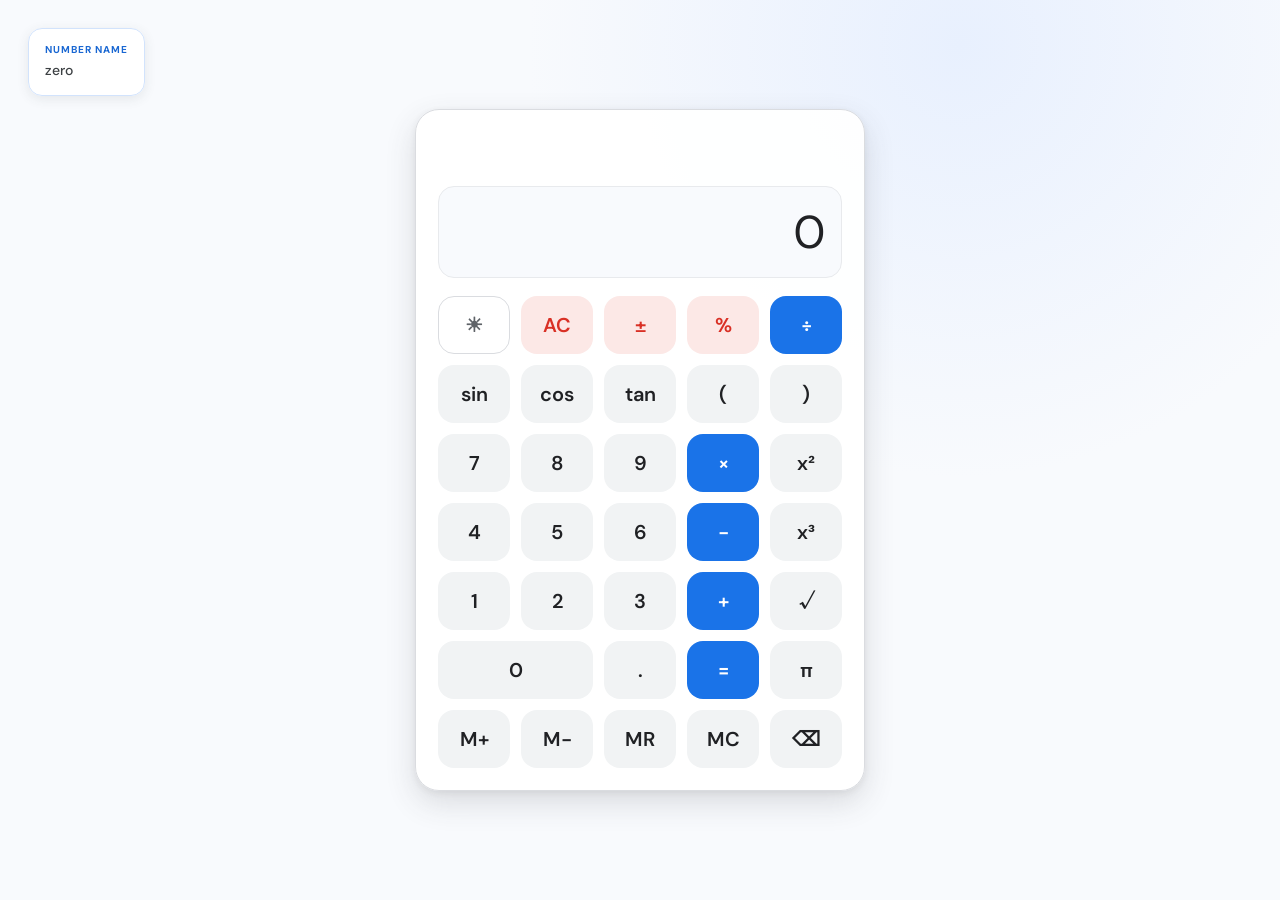
==== calculator.html @ 7bdcc756 "Add files via upload" ====
<!doctype html>
<html lang="en">
  <head>
    <meta charset="UTF-8" />
    <link rel="icon" type="image/svg+xml" href="RAINBOW_favicon.svg" />
    <meta name="viewport" content="width=device-width, initial-scale=1.0" />
    <title>Rainbow Calculator</title>
    <link rel="preconnect" href="https://fonts.googleapis.com" />
    <link rel="preconnect" href="https://fonts.gstatic.com" crossorigin />
    <link
      href="https://fonts.googleapis.com/css2?family=DM+Sans:opsz,wght@9..40,400;9..40,500;9..40,600;9..40,700&display=swap"
      rel="stylesheet"
    />
    <style>
      /* ===== RESET ===== */
      * {
        margin: 0;
        padding: 0;
        box-sizing: border-box;
        font-family:
          system-ui,
          -apple-system,
          BlinkMacSystemFont,
          "Segoe UI",
          Roboto,
          Oxygen,
          Ubuntu,
          Cantarell,
          "Open Sans",
          "Helvetica Neue",
          sans-serif;
      }

      /* ===== BODY ===== */
      body {
        background: black;
        min-height: 100vh;
        display: flex;
        justify-content: center;
        align-items: center;
        overflow: hidden;
        position: relative;
      }

      /* ===== NEW INNOVATIVE FEATURE: WORD POPUP BOX ===== */
      #word-popup {
        position: absolute;
        top: 20px;
        left: 20px;
        max-width: 300px;
        background: rgba(5, 5, 5, 0.85);
        border: 1px solid rgba(0, 255, 255, 0.3);
        padding: 15px;
        border-radius: 15px;
        color: #fff;
        font-size: 14px;
        font-weight: 500;
        line-height: 1.4;
        box-shadow: 0 0 15px rgba(0, 255, 255, 0.2);
        backdrop-filter: blur(10px);
        z-index: 10;
        pointer-events: none;
        word-wrap: break-word;
        transition: opacity 0.2s ease;
      }

      #word-popup span {
        display: block;
        font-size: 10px;
        text-transform: uppercase;
        color: cyan;
        letter-spacing: 1px;
        margin-bottom: 4px;
      }

      /* ===== CALCULATOR ===== */
      .calculator {
        width: 430px;
        background: #050505;
        padding: 20px;
        border-radius: 35px;
        border: 2px solid transparent;
        background-image:
          linear-gradient(#050505, #050505),
          linear-gradient(45deg, red, orange, yellow, lime, cyan, blue, purple);
        background-origin: border-box;
        background-clip: padding-box, border-box;
        box-shadow:
          0 0 20px rgba(255, 0, 255, 0.3),
          0 0 40px rgba(0, 255, 255, 0.2),
          0 0 60px rgba(255, 255, 0, 0.15);
      }

      /* ===== HISTORY ===== */
      .history {
        height: 80px;
        overflow-y: auto;
        color: #bfbfbf;
        text-align: right;
        margin-bottom: 10px;
        padding-right: 5px;
        font-size: 14px;
      }

      .history::-webkit-scrollbar {
        width: 6px;
      }

      .history::-webkit-scrollbar-thumb {
        background: linear-gradient(
          red,
          orange,
          yellow,
          lime,
          cyan,
          blue,
          purple
        );
        border-radius: 20px;
      }

      /* ===== DISPLAY ===== */
      #display {
        width: 100%;
        height: 90px;
        background: black;
        border: none;
        outline: none;
        color: whitesmoke;
        text-align: right;
        font-size: 50px;
        padding: 10px;
        margin-bottom: 15px;
        border-radius: 20px;
        overflow-x: auto;
        text-shadow:
          0 0 10px cyan,
          0 0 20px purple,
          0 0 30px blue;
      }

      /* ===== BUTTON GRID ===== */
      .buttons {
        display: grid;
        grid-template-columns: repeat(5, 1fr);
        gap: 10px;
        font-family:
          monospace,
          system-ui,
          -apple-system,
          BlinkMacSystemFont,
          "Segoe UI",
          Roboto,
          Oxygen,
          Ubuntu,
          Cantarell,
          "Open Sans",
          "Helvetica Neue",
          sans-serif;
      }

      /* ===== ALL BUTTONS ===== */
      button {
        position: relative;
        height: 65px;
        border: none;
        border-radius: 50%;
        color: whitesmoke;
        font-size: 20px;
        cursor: pointer;
        overflow: hidden;
        background: linear-gradient(45deg, black);
        background-size: 400% 400%;
        animation: rainbowMove 6s linear infinite;
        transition:
          transform 0.15s,
          box-shadow 0.15s;
      }

      /* ===== HOVER ===== */
      button:hover {
        transform: scale(1.05);
        box-shadow:
          0 0 10px red,
          0 0 20px orange,
          0 0 30px yellow,
          0 0 40px cyan;
      }

      /* ===== CLICK EFFECT ===== */
      button:active {
        transform: scale(0.9);
        box-shadow: 0 0 5px #000;
      }

      /* ===== POP RING ===== */
      button:active::after {
        content: "";
        position: absolute;
        inset: 0;
        border-radius: 50%;
        border: 4px solid white;
        animation: pop 0.35s ease-out;
      }

      /* ===== SPECIAL BUTTONS ===== */
      .orange,
      .gray,
      .dark,
      .theme {
        background: linear-gradient(45deg, rgb(20, 20, 20));
        background-size: 400% 400%;
      }

      /* ===== ZERO BUTTON ===== */
      .zero {
        grid-column: span 2;
        border-radius: 40px;
      }

      /* ===== RAINBOW ANIMATION ===== */
      @keyframes rainbowMove {
        0% {
          background-position: 0% 50%;
        }
        50% {
          background-position: 100% 50%;
        }
        100% {
          background-position: 0% 50%;
        }
      }

      /* ===== POP EFFECT ===== */
      @keyframes pop {
        from {
          transform: scale(1);
          opacity: 1;
        }
        to {
          transform: scale(1.5);
          opacity: 0;
        }
      }

      /* ===== FLOATING GLOW ===== */
      .calculator::before {
        content: "";
        position: absolute;
        width: 500px;
        height: 500px;
        background: radial-gradient(
          circle,
          rgba(255, 0, 255, 0.12),
          transparent 70%
        );
        filter: blur(40px);
        z-index: -1;
      }

      /* ===== MOBILE ===== */
      @media (max-width: 500px) {
        .calculator {
          width: 95%;
        }
        button {
          height: 58px;
          font-size: 18px;
        }
        #display {
          font-size: 38px;
        }
        #word-popup {
          display: none;
        } /* Hide popup on small screens to save space */
      }

      /* Calm Material-style calculator surface */
      * {
        font-family: "DM Sans", "Google Sans", Arial, sans-serif;
      }
      body {
        padding: 32px 20px;
        background:
          radial-gradient(circle at 75% 5%, #e8f0fe 0, transparent 27rem),
          #f8fafd;
        overflow: auto;
      }
      .calculator {
        position: relative;
        width: min(450px, 100%);
        padding: 22px;
        border: 1px solid #dadce0;
        border-radius: 24px;
        background: rgba(255, 255, 255, 0.96);
        background-image: none;
        box-shadow:
          0 12px 30px rgba(60, 64, 67, 0.16),
          0 2px 6px rgba(60, 64, 67, 0.08);
      }
      .calculator::before {
        display: none;
      }
      #word-popup {
        top: 28px;
        left: 28px;
        max-width: 255px;
        padding: 14px 16px;
        color: #3c4043;
        background: rgba(255, 255, 255, 0.9);
        border: 1px solid #d2e3fc;
        border-radius: 14px;
        box-shadow: 0 3px 12px rgba(60, 64, 67, 0.1);
      }
      #word-popup span {
        color: #1967d2;
        font-size: 10px;
        font-weight: 700;
      }
      .history {
        height: 44px;
        color: #80868b;
        font-size: 12px;
      }
      #display {
        height: 92px;
        margin-bottom: 18px;
        padding: 10px 16px;
        color: #202124;
        background: #f8fafd;
        border: 1px solid #e8eaed;
        border-radius: 16px;
        font-size: 46px;
        text-shadow: none;
      }
      .buttons {
        gap: 11px;
      }
      button,
      .orange,
      .gray,
      .dark,
      .theme {
        height: 58px;
        color: #202124;
        background: #f1f3f4;
        background-image: none;
        border-radius: 16px;
        font-weight: 600;
        animation: none;
      }
      button:hover {
        transform: translateY(-1px);
        background: #e8eaed;
        box-shadow: 0 2px 5px rgba(60, 64, 67, 0.18);
      }
      .gray {
        color: #d93025;
        background: #fce8e6;
      }
      .gray:hover {
        background: #fad2cf;
      }
      .orange {
        color: #fff;
        background: #1a73e8;
      }
      .orange:hover {
        background: #185abc;
      }
      .theme {
        color: #5f6368;
        background: #fff;
        border: 1px solid #dadce0;
      }
      button:focus-visible {
        outline: 3px solid rgba(26, 115, 232, 0.35);
        outline-offset: 2px;
      }
      body.dark {
        background:
          radial-gradient(circle at 75% 5%, #263850 0, transparent 27rem),
          #202124;
      }
      body.dark .calculator {
        background: #292a2d;
        border-color: #5f6368;
        box-shadow: 0 12px 30px rgba(0, 0, 0, 0.35);
      }
      body.dark #display {
        background: #202124;
        border-color: #5f6368;
        color: #f8fafd;
      }
      body.dark .history,
      body.dark #word-popup {
        color: #bdc1c6;
      }
      body.dark #word-popup {
        background: rgba(41, 42, 45, 0.94);
        border-color: #5f6368;
      }
      body.dark button,
      body.dark .dark,
      body.dark .theme {
        background: #3c4043;
        color: #f1f3f4;
      }
      body.dark button:hover,
      body.dark .dark:hover,
      body.dark .theme:hover {
        background: #4a4d52;
      }
      body.dark .gray {
        background: #5f2522;
        color: #f28b82;
      }
      body.dark .orange {
        background: #8ab4f8;
        color: #202124;
      }

      @media (max-width: 760px) {
        #word-popup {
          display: none;
        }
      }
      @media (max-width: 500px) {
        body {
          padding: 16px;
        }
        .calculator {
          padding: 16px;
        }
        button {
          height: 54px;
        }
      }
    </style>
  </head>
  <body>
    <!-- Word Name Container Pinned to Left Corner -->
    <div id="word-popup">
      <span>Number Name</span>
      <div id="word-content">Zero</div>
    </div>

    <div class="calculator">
      <div class="history" id="history"></div>
      <input id="display" value="0" readonly />
      <div class="buttons">
        <button class="theme" onclick="toggleTheme()">☀</button>
        <button class="gray" onclick="clearDisplay()">AC</button>
        <button class="gray" onclick="toggleSign()">±</button>
        <button class="gray" onclick="percentage()">%</button>
        <button class="orange" onclick="append('/')">÷</button>

        <button class="dark" onclick="scientific('sin')">sin</button>
        <button class="dark" onclick="scientific('cos')">cos</button>
        <button class="dark" onclick="scientific('tan')">tan</button>
        <button class="dark" onclick="append('(')">(</button>
        <button class="dark" onclick="append(')')">)</button>

        <button class="dark" onclick="append('7')">7</button>
        <button class="dark" onclick="append('8')">8</button>
        <button class="dark" onclick="append('9')">9</button>
        <button class="orange" onclick="append('*')">×</button>
        <button class="dark" onclick="square()">x²</button>

        <button class="dark" onclick="append('4')">4</button>
        <button class="dark" onclick="append('5')">5</button>
        <button class="dark" onclick="append('6')">6</button>
        <button class="orange" onclick="append('-')">−</button>
        <button class="dark" onclick="cube()">x³</button>

        <button class="dark" onclick="append('1')">1</button>
        <button class="dark" onclick="append('2')">2</button>
        <button class="dark" onclick="append('3')">3</button>
        <button class="orange" onclick="append('+')">+</button>
        <button class="dark" onclick="sqrtFn()">√</button>

        <button class="dark zero" onclick="append('0')">0</button>
        <button class="dark" onclick="append('.')">.</button>
        <button class="orange" onclick="calculate()">=</button>
        <button class="dark" onclick="insertPi()">π</button>

        <button class="dark" onclick="memoryAdd()">M+</button>
        <button class="dark" onclick="memorySub()">M-</button>
        <button class="dark" onclick="memoryRecall()">MR</button>
        <button class="dark" onclick="memoryClear()">MC</button>
        <button class="dark" onclick="backspace()">⌫</button>
      </div>
    </div>

    <script>
      const d = document.getElementById("display");
      const h = document.getElementById("history");
      const wordPopup = document.getElementById("word-popup");
      const wordContent = document.getElementById("word-content");

      let mem = 0;
      let isDark = false;

      // =========================
      // Display Update Helper
      // =========================
      function updateDisplayState() {
        d.scrollLeft = d.scrollWidth;
        updateNumberWords();
      }

      // =========================
      // Basic Input Functions
      // =========================
      function append(v) {
        d.value = d.value === "0" || d.value === "Error" ? v : d.value + v;

        updateDisplayState();
      }

      function clearDisplay() {
        d.value = "0";
        updateDisplayState();
      }

      function backspace() {
        d.value = d.value.length > 1 ? d.value.slice(0, -1) : "0";

        updateDisplayState();
      }

      // =========================
      // Calculation
      // =========================
      function calculate() {
        try {
          const exp = d.value;

          const safeExp = exp.replace(/×/g, "*").replace(/÷/g, "/");

          const result = Function('"use strict"; return (' + safeExp + ")")();

          h.innerHTML += `<div>${exp} = ${result}</div>`;
          h.scrollTop = h.scrollHeight;

          d.value = result;
          updateDisplayState();
        } catch {
          d.value = "Error";
          wordContent.textContent = "Invalid calculation";
        }
      }

      // =========================
      // Utility Operations
      // =========================
      function percentage() {
        d.value = parseFloat(d.value) / 100;
        updateDisplayState();
      }

      function toggleSign() {
        let n = parseFloat(d.value);

        if (!isNaN(n)) {
          d.value = -n;
        }

        updateDisplayState();
      }

      function square() {
        d.value = Math.pow(Number(d.value), 2);
        updateDisplayState();
      }

      function cube() {
        d.value = Math.pow(Number(d.value), 3);
        updateDisplayState();
      }

      function sqrtFn() {
        d.value = Math.sqrt(Number(d.value));
        updateDisplayState();
      }

      function insertPi() {
        d.value = Math.PI;
        updateDisplayState();
      }

      // =========================
      // Scientific Functions
      // =========================
      function scientific(type) {
        let n = Number(d.value);

        if (isNaN(n)) return;

        if (type === "sin") d.value = Math.sin(n);
        if (type === "cos") d.value = Math.cos(n);
        if (type === "tan") d.value = Math.tan(n);

        updateDisplayState();
      }

      // =========================
      // Memory Functions
      // =========================
      function memoryAdd() {
        mem += parseFloat(d.value) || 0;
      }

      function memorySub() {
        mem -= parseFloat(d.value) || 0;
      }

      function memoryRecall() {
        d.value = mem;
        updateDisplayState();
      }

      function memoryClear() {
        mem = 0;
      }

      // =========================
      // Theme Toggle
      // =========================
      function toggleTheme() {
        isDark = !isDark;
        document.body.classList.toggle("dark", isDark);
      }

      // =========================
      // Number To Words
      // =========================
      function updateNumberWords() {
        const currentVal = d.value;

        if (currentVal === "Error" || currentVal === "NaN") {
          wordContent.textContent = "Error";
          return;
        }

        let num = parseFloat(currentVal);

        if (isNaN(num)) {
          wordContent.textContent = "Expression Entry";
          return;
        }

        wordContent.textContent = numberToWords(num);
      }

      function numberToWords(num) {
        if (num === 0) return "zero";

        let words = "";

        if (num < 0) {
          words += "negative ";
          num = Math.abs(num);
        }

        let mainPart = Math.floor(num);
        let decimalPart = num - mainPart;

        words += convertWholeNumber(mainPart);

        if (decimalPart > 0) {
          words += " point";

          let decString = decimalPart.toFixed(4).split(".")[1];

          while (decString.endsWith("0")) {
            decString = decString.slice(0, -1);
          }

          const digits = [
            "zero",
            "one",
            "two",
            "three",
            "four",
            "five",
            "six",
            "seven",
            "eight",
            "nine",
          ];

          for (let digit of decString) {
            words += " " + digits[parseInt(digit)];
          }
        }

        return words.trim();
      }

      function convertWholeNumber(num) {
        const ones = [
          "",
          "one",
          "two",
          "three",
          "four",
          "five",
          "six",
          "seven",
          "eight",
          "nine",
          "ten",
          "eleven",
          "twelve",
          "thirteen",
          "fourteen",
          "fifteen",
          "sixteen",
          "seventeen",
          "eighteen",
          "nineteen",
        ];

        const tens = [
          "",
          "",
          "twenty",
          "thirty",
          "forty",
          "fifty",
          "sixty",
          "seventy",
          "eighty",
          "ninety",
        ];

        if (num < 20) {
          return ones[num];
        }

        if (num < 100) {
          return (
            tens[Math.floor(num / 10)] + (num % 10 ? "-" + ones[num % 10] : "")
          );
        }

        if (num < 1000) {
          return (
            ones[Math.floor(num / 100)] +
            " hundred" +
            (num % 100 ? " and " + convertWholeNumber(num % 100) : "")
          );
        }

        const scales = [
          ["trillion", 1000000000000],
          ["billion", 1000000000],
          ["million", 1000000],
          ["thousand", 1000],
        ];

        for (const [name, value] of scales) {
          if (num >= value) {
            return (
              convertWholeNumber(Math.floor(num / value)) +
              " " +
              name +
              (num % value ? ", " + convertWholeNumber(num % value) : "")
            );
          }
        }

        return "number too large";
      }

      document.addEventListener("keydown", (e) => {
        // Numbers
        if (/^[0-9]$/.test(e.key)) {
          append(e.key);
        }

        // Operators
        else if (["+", "-", "*", "/", "."].includes(e.key)) {
          append(e.key);
        }

        // Enter = Calculate
        else if (e.key === "Enter") {
          e.preventDefault();
          calculate();
        }

        // Backspace
        else if (e.key === "Backspace") {
          e.preventDefault();
          backspace();
        }

        // Escape = Clear
        else if (e.key === "Escape") {
          clearDisplay();
        }

        // Parentheses
        else if (e.key === "(" || e.key === ")") {
          append(e.key);
        }

        // Percentage
        else if (e.key === "%") {
          percentage();
        }
      });

      // Initial load
      updateDisplayState();
    </script>
  </body>
</html>
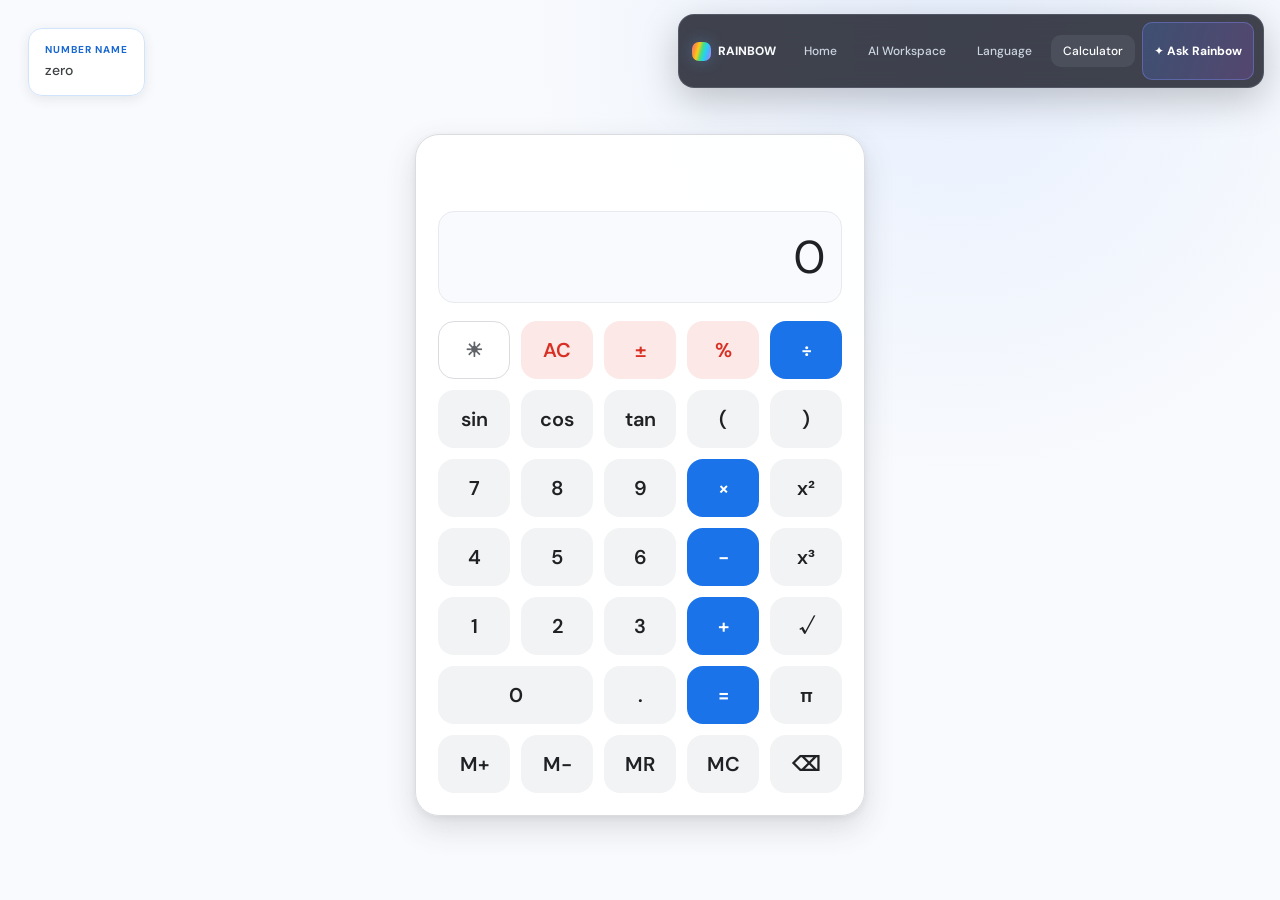
==== commit 1f9e8204: "Polish and connect Rainbow ecosystem: calculator.html" ====
--- a/calculator.html
+++ b/calculator.html
@@ -11,6 +11,8 @@
       href="https://fonts.googleapis.com/css2?family=DM+Sans:opsz,wght@9..40,400;9..40,500;9..40,600;9..40,700&display=swap"
       rel="stylesheet"
     />
+    <link rel="stylesheet" href="./rainbow-ecosystem.css" />
+    <script src="./rainbow-ecosystem.js" defer></script>
     <style>
       /* ===== RESET ===== */
       * {
@@ -426,16 +428,17 @@
         }
       }
       @media (max-width: 500px) {
-        body {
-          padding: 16px;
-        }
-        .calculator {
-          padding: 16px;
-        }
-        button {
-          height: 54px;
-        }
-      }
+        body { padding: 88px 12px 18px; }
+        .calculator { padding: 16px; }
+        button { height: 54px; }
+      }
+      body { min-height: 100svh; overflow-x: hidden; overflow-y: auto; padding-top: 82px; }
+      .calculator { margin: auto; }
+      #display { width: 100%; min-width: 0; }
+      .buttons button { min-width: 0; touch-action: manipulation; }
+      .history-entry { padding: 3px 0; border-bottom: 1px solid rgba(148,163,184,.12); overflow-wrap: anywhere; }
+      @media (max-width: 720px) { body { padding: 78px 12px 20px; } #word-popup { display: none; } .calculator { width: min(450px,100%); } }
+      @media (prefers-reduced-motion: reduce) { *,*::before,*::after { scroll-behavior: auto !important; animation-duration: .01ms !important; transition-duration: .01ms !important; } }
     </style>
   </head>
   <body>
@@ -499,7 +502,30 @@
       const wordContent = document.getElementById("word-content");
 
       let mem = 0;
-      let isDark = false;
+      let isDark = localStorage.getItem("rainbow-calculator-theme") === "dark";
+      if (isDark) document.body.classList.add("dark");
+      const HISTORY_KEY = "rainbow-calculator-history-v1";
+      function saveHistory() {
+        try { localStorage.setItem(HISTORY_KEY, JSON.stringify(Array.from(h.children).slice(-30).map(node => node.textContent))); } catch (_) {}
+      }
+      function loadHistory() {
+        try {
+          const entries = JSON.parse(localStorage.getItem(HISTORY_KEY) || "[]");
+          if (!Array.isArray(entries)) return;
+          entries.slice(-30).forEach(value => { const row=document.createElement("div"); row.className="history-entry"; row.textContent=String(value); h.appendChild(row); });
+        } catch (_) { localStorage.removeItem(HISTORY_KEY); }
+      }
+      function evaluateExpression(source) {
+        const input=String(source).replace(/[×]/g,"*").replace(/[÷]/g,"/");
+        const tokens=[]; const re=/\s*(?:(\d+(?:\.\d*)?|\.\d+)|([()+\-*/^]))\s*/gy; let at=0;
+        while(at<input.length){re.lastIndex=at;const m=re.exec(input);if(!m)throw new Error("Unsupported character");tokens.push(m[1]!==undefined?{type:"number",value:Number(m[1])}:{type:m[2],value:m[2]});at=re.lastIndex;}
+        let i=0;
+        const primary=()=>{const t=tokens[i];if(!t)throw new Error("Incomplete expression");if(t.type==="+"){i++;return primary();}if(t.type==="-"){i++;return -primary();}if(t.type==="number"){i++;return t.value;}if(t.type==="("){i++;const v=expression();if(tokens[i]?.type!==")")throw new Error("Missing closing parenthesis");i++;return v;}throw new Error("Expected a number");};
+        const power=()=>{let v=primary();if(tokens[i]?.type==="^"){i++;v=Math.pow(v,power());}return v;};
+        const term=()=>{let v=power();while(tokens[i]&&["*","/"].includes(tokens[i].type)){const op=tokens[i++].type;const r=power();v=op==="*"?v*r:v/r;}return v;};
+        const expression=()=>{let v=term();while(tokens[i]&&["+","-"].includes(tokens[i].type)){const op=tokens[i++].type;const r=term();v=op==="+"?v+r:v-r;}return v;};
+        if(!tokens.length)throw new Error("Empty expression");const result=expression();if(i!==tokens.length)throw new Error("Unexpected token");if(!Number.isFinite(result))throw new Error("Result is not finite");return result;
+      }
 
       // =========================
       // Display Update Helper
@@ -513,6 +539,7 @@
       // Basic Input Functions
       // =========================
       function append(v) {
+        if (!/^[0-9.+\-*/()]$/.test(String(v))) return;
         d.value = d.value === "0" || d.value === "Error" ? v : d.value + v;
 
         updateDisplayState();
@@ -536,14 +563,15 @@
         try {
           const exp = d.value;
 
-          const safeExp = exp.replace(/×/g, "*").replace(/÷/g, "/");
-
-          const result = Function('"use strict"; return (' + safeExp + ")")();
-
-          h.innerHTML += `<div>${exp} = ${result}</div>`;
+          const result = evaluateExpression(exp);
+          const row = document.createElement("div");
+          row.className = "history-entry";
+          row.textContent = `${exp} = ${result}`;
+          h.appendChild(row);
+          while (h.children.length > 30) h.firstElementChild.remove();
+          saveHistory();
           h.scrollTop = h.scrollHeight;
-
-          d.value = result;
+          d.value = String(result);
           updateDisplayState();
         } catch {
           d.value = "Error";
@@ -555,32 +583,28 @@
       // Utility Operations
       // =========================
       function percentage() {
-        d.value = parseFloat(d.value) / 100;
-        updateDisplayState();
+        try { d.value = String(evaluateExpression(d.value) / 100); updateDisplayState(); }
+        catch (_) { d.value = "Error"; updateDisplayState(); }
       }
 
       function toggleSign() {
-        let n = parseFloat(d.value);
-
-        if (!isNaN(n)) {
-          d.value = -n;
-        }
-
+        try { d.value = String(-evaluateExpression(d.value)); }
+        catch (_) { d.value = "Error"; }
         updateDisplayState();
       }
 
       function square() {
-        d.value = Math.pow(Number(d.value), 2);
+        try { d.value = String(Math.pow(evaluateExpression(d.value), 2)); } catch (_) { d.value = "Error"; }
         updateDisplayState();
       }
 
       function cube() {
-        d.value = Math.pow(Number(d.value), 3);
+        try { d.value = String(Math.pow(evaluateExpression(d.value), 3)); } catch (_) { d.value = "Error"; }
         updateDisplayState();
       }
 
       function sqrtFn() {
-        d.value = Math.sqrt(Number(d.value));
+        try { const n=evaluateExpression(d.value); if(n<0) throw new Error("Negative square root"); d.value = String(Math.sqrt(n)); } catch (_) { d.value = "Error"; }
         updateDisplayState();
       }
 
@@ -593,9 +617,8 @@
       // Scientific Functions
       // =========================
       function scientific(type) {
-        let n = Number(d.value);
-
-        if (isNaN(n)) return;
+        let n;
+        try { n = evaluateExpression(d.value); } catch (_) { d.value = "Error"; updateDisplayState(); return; }
 
         if (type === "sin") d.value = Math.sin(n);
         if (type === "cos") d.value = Math.cos(n);
@@ -630,6 +653,7 @@
       function toggleTheme() {
         isDark = !isDark;
         document.body.classList.toggle("dark", isDark);
+        try { localStorage.setItem("rainbow-calculator-theme", isDark ? "dark" : "light"); } catch (_) {}
       }
 
       // =========================
@@ -814,6 +838,7 @@
       });
 
       // Initial load
+      loadHistory();
       updateDisplayState();
     </script>
   </body>
--- a/rainbow-ecosystem.css
+++ b/rainbow-ecosystem.css
@@ -0,0 +1,13 @@
+:root{--rw-rainbow:linear-gradient(105deg,#fb7185 0%,#fb923c 18%,#facc15 34%,#4ade80 50%,#22d3ee 66%,#60a5fa 82%,#c084fc 100%);--rw-glass:rgba(13,16,27,.78);--rw-line:rgba(148,163,184,.22)}
+.rw-ecosystem-bar{position:fixed;top:14px;right:16px;z-index:500;display:flex;align-items:center;gap:7px;padding:7px 9px;border:1px solid var(--rw-line);border-radius:16px;background:var(--rw-glass);backdrop-filter:blur(18px);-webkit-backdrop-filter:blur(18px);box-shadow:0 12px 38px rgba(0,0,0,.22);color:#f8fafc;font:500 12px/1.2 Inter,"DM Sans",system-ui,sans-serif}
+.rw-ecosystem-brand{display:flex;align-items:center;gap:7px;padding:0 9px 0 4px;color:inherit;text-decoration:none;font-weight:800;white-space:nowrap}
+.rw-ecosystem-mark{width:19px;height:19px;border-radius:7px;background:var(--rw-rainbow);box-shadow:0 0 15px rgba(96,165,250,.28)}
+.rw-ecosystem-link,.rw-ecosystem-ai{display:inline-flex;align-items:center;justify-content:center;min-height:32px;padding:0 11px;border:1px solid transparent;border-radius:10px;color:#cbd5e1;text-decoration:none;background:transparent;white-space:nowrap;cursor:pointer;font:inherit;transition:background .2s,border-color .2s,color .2s,transform .2s}
+.rw-ecosystem-link:hover,.rw-ecosystem-link[aria-current=page]{background:rgba(148,163,184,.14);color:#fff}
+.rw-ecosystem-ai{border-color:rgba(129,140,248,.4);background:linear-gradient(110deg,rgba(59,130,246,.22),rgba(168,85,247,.2));color:#fff;font-weight:750}
+.rw-ecosystem-ai:hover{transform:translateY(-1px);border-color:rgba(192,132,252,.8);box-shadow:0 0 20px rgba(139,92,246,.2)}
+.rw-ecosystem-bar a:focus-visible,.rw-ecosystem-bar button:focus-visible{outline:2px solid #93c5fd;outline-offset:2px}
+.rw-ecosystem-status{position:fixed;right:18px;bottom:18px;z-index:501;max-width:min(360px,calc(100vw - 36px));padding:11px 14px;border:1px solid rgba(129,140,248,.35);border-radius:13px;background:#111827;color:#f8fafc;box-shadow:0 12px 36px rgba(0,0,0,.28);font:500 13px/1.45 Inter,"DM Sans",system-ui,sans-serif}
+@media(max-width:720px){.rw-ecosystem-bar{top:9px;right:9px;left:9px;justify-content:space-between;gap:2px;padding:6px}.rw-ecosystem-brand{padding-right:4px}.rw-ecosystem-link,.rw-ecosystem-ai{padding:0 8px;min-height:31px;font-size:11px}.rw-ecosystem-brand span:last-child{display:none}}
+@media(max-width:390px){.rw-ecosystem-link[data-rw-link=home]{display:none}.rw-ecosystem-link,.rw-ecosystem-ai{padding:0 7px;font-size:10px}}
+@media(prefers-reduced-motion:reduce){.rw-ecosystem-link,.rw-ecosystem-ai{transition:none}.rw-ecosystem-ai:hover{transform:none}}
